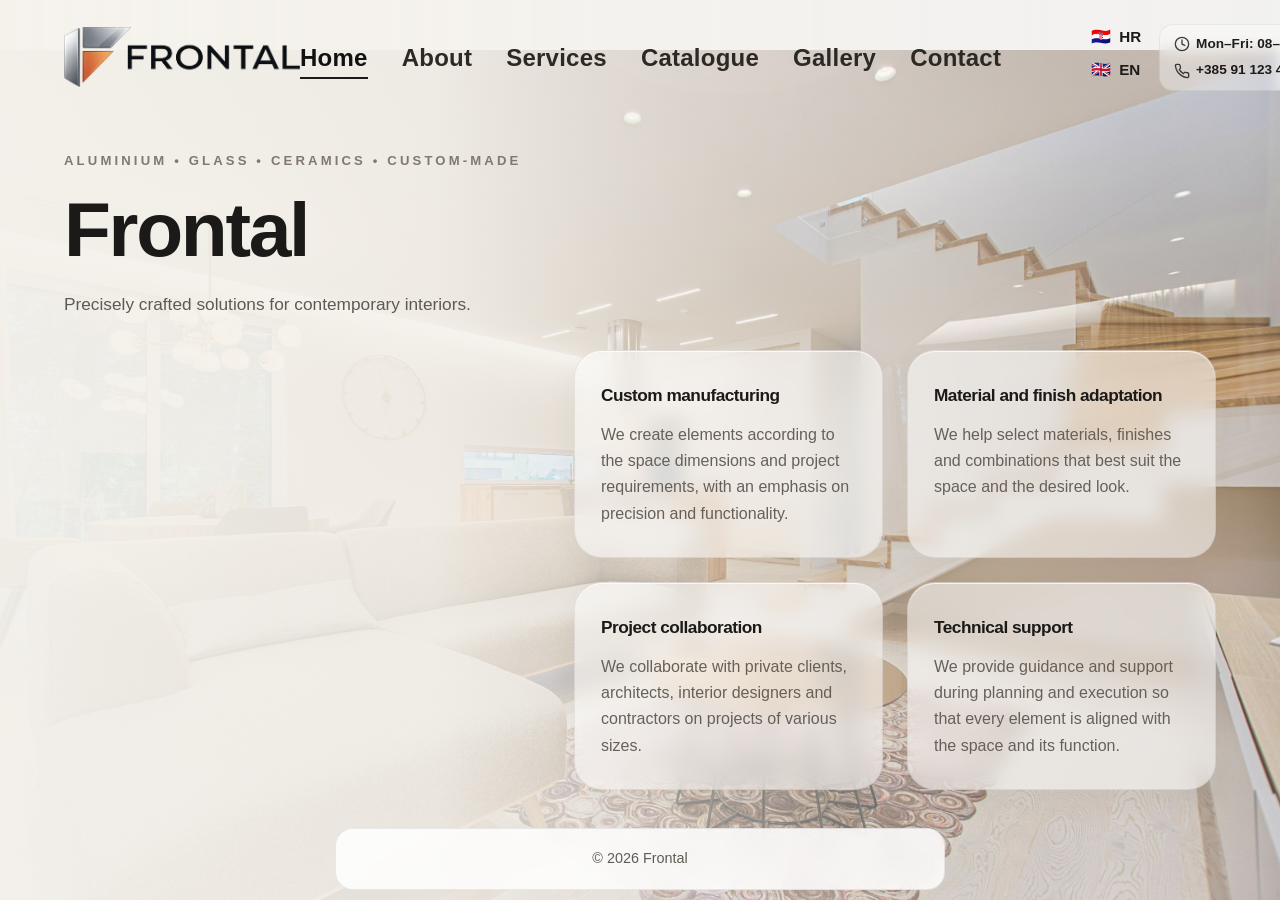
==== en.html @ 9f04ca84 "Added English version Added Croatian/British flag (need to fix it to a better one) Fixed minor displ" ====
<!DOCTYPE html>
<html lang="en">
<head>
  <meta charset="UTF-8" />
  <meta name="viewport" content="width=device-width, initial-scale=1.0" />

  <title>Frontal | Custom aluminium, glass and ceramic solutions</title>

  <meta name="description" content="Frontal – custom aluminium, glass and ceramic solutions. Modern solutions for interiors and commercial spaces." />

  <!-- Open Graph (social sharing) -->
  <meta property="og:title" content="Frontal" />
  <meta property="og:description" content="Custom aluminium, glass and ceramic solutions." />
  <meta property="og:type" content="website" />

  <link rel="stylesheet" href="style.css" />
</head>
<body>

  <header class="site-header">
    <div class="container header-container">
      <a href="#hero" class="logo">
        <img src="images/FrontalLogoClean.png" alt="Frontal logo" />
      </a>

      <button class="menu-toggle" aria-label="Open menu" aria-expanded="false">
        <span></span>
        <span></span>
        <span></span>
      </button>

      <nav class="main-nav">
        <ul class="nav-list">
          <li><a href="#hero">Home</a></li>
          <li><a href="#about">About</a></li>
          <li><a href="#services">Services</a></li>
          <li><a href="#catalogue">Catalogue</a></li>
          <li><a href="#gallery">Gallery</a></li>
          <li><a href="#contact">Contact</a></li>
        </ul>
      </nav>

      <div class="header-meta">
        <div class="language-switcher" aria-label="Language switcher">
          <a href="index.html" class="language-link">
            <span class="flag">🇭🇷</span>
            <span>HR</span>
          </a>

          <a href="en.html" class="language-link" aria-current="page">
            <span class="flag">🇬🇧</span>
            <span>EN</span>
          </a>
        </div>

        <div class="header-info">
          <span class="info-item">
            <svg class="icon" viewBox="0 0 24 24" fill="none">
              <circle cx="12" cy="12" r="10" stroke="currentColor" stroke-width="2"/>
              <path d="M12 6v6l4 2" stroke="currentColor" stroke-width="2" stroke-linecap="round"/>
            </svg>
            Mon–Fri: 08–16h
          </span>

          <a href="tel:+385911234567" class="info-item">
            <svg class="icon" viewBox="0 0 24 24" fill="none">
              <path d="M22 16.92v3a2 2 0 0 1-2.18 2 
              19.8 19.8 0 0 1-8.63-3.07 
              19.5 19.5 0 0 1-6-6 
              19.8 19.8 0 0 1-3.07-8.67 
              A2 2 0 0 1 4.11 2h3a2 2 0 0 1 2 1.72 
              c.12.9.32 1.78.59 2.63 
              a2 2 0 0 1-.45 2.11L8.09 9.91 
              a16 16 0 0 0 6 6l1.45-1.45 
              a2 2 0 0 1 2.11-.45 
              c.85.27 1.73.47 2.63.59 
              A2 2 0 0 1 22 16.92z"
              stroke="currentColor" stroke-width="2" fill="none"/>
            </svg>
            +385 91 123 4567
          </a>
        </div>
      </div>
  </header>

  <main>

    <!-- HERO -->
    <section id="hero" class="hero-section">
      <div class="container hero-container">
        <div class="hero-content">
          <p class="hero-subtitle">Aluminium • Glass • Ceramics • Custom-made</p>

          <h1 class="hero-title">
            Frontal
          </h1>

          <p class="hero-text">
            Precisely crafted solutions for contemporary interiors.
          </p>
        </div>

        <div class="hero-features">
          <div class="hero-feature-box">
            <h3>Custom manufacturing</h3>
            <p>
              We create elements according to the space dimensions and project requirements,
              with an emphasis on precision and functionality.
            </p>
          </div>

          <div class="hero-feature-box">
            <h3>Material and finish adaptation</h3>
            <p>
              We help select materials, finishes and combinations that best suit the space
              and the desired look.
            </p>
          </div>

          <div class="hero-feature-box">
            <h3>Project collaboration</h3>
            <p>
              We collaborate with private clients, architects, interior designers
              and contractors on projects of various sizes.
            </p>
          </div>

          <div class="hero-feature-box">
            <h3>Technical support</h3>
            <p>
              We provide guidance and support during planning and execution so that every
              element is aligned with the space and its function.
            </p>
          </div>
        </div>
      </div>
    </section>

    <!-- ABOUT -->
    <section id="about" class="about-section section">
      <div class="container">
        <div class="section-heading">
          <h2>About Us</h2>
          <p>Specialised custom aluminium, glass and ceramic solutions.</p>
        </div>

        <div class="about-content">
          <div class="about-text">
            <p>
              Frontal is a specialised workshop for producing custom aluminium,
              glass and ceramic solutions for residential and commercial spaces.
            </p>

            <p>
              We create elements such as sliding doors, display cabinets, ceramic worktops,
              kitchen islands and other interior solutions.
              Each project is adapted to the dimensions of the space and the client’s wishes.
            </p>

            <p>
              We combine premium materials with precise craftsmanship to ensure the result is
              durable, functional and visually aligned with the space.
            </p>
          </div>

          <div class="about-image">
            <img src="images/about-placeholder.jpg" alt="Frontal workshop or production" />
          </div>
        </div>
      </div>
    </section>

    <!-- SERVICES -->
    <section id="services" class="services-section section">
      <div class="container">
        <div class="section-heading">
          <h2>Services</h2>
          <p>Manufacturing, adaptation and installation of custom solutions for contemporary interiors and exteriors.</p>
        </div>

        <div class="services-grid">
          <div class="service-box">
            <h3>Aluminium systems manufacturing</h3>
            <p>
              Production of aluminium doors, frames, display cabinets and sliding systems
              tailored to the dimensions and requirements of the space.
            </p>
          </div>

          <div class="service-box">
            <h3>Glass solutions</h3>
            <p>
              Manufacturing and installation of glass doors, partitions and decorative elements
              for modern and functional interiors.
            </p>
          </div>

          <div class="service-box">
            <h3>Ceramic surfaces</h3>
            <p>
              Production of ceramic worktops, kitchen islands, sinks and wall cladding
              with high resistance and long-lasting durability.
            </p>
          </div>

          <div class="service-box">
            <h3>Assembly and installation</h3>
            <p>
              Professional installation of all products with precise execution and finishing
              adapted to the space.
            </p>
          </div>
        </div>
      </div>
    </section>

    <!-- CATALOGUE -->

    <section id="catalogue" class="catalogue-section section">
      <div class="container">
        <div class="section-heading">
          <h2>Catalogue</h2>
          <p>Custom solutions for contemporary interiors and functional spaces.</p>
        </div>

        <div class="catalogue-grid">
          <article class="catalogue-card">
            <img src="images/aluminium-placeholder.jpg" alt="Aluminium systems" />
            <div class="catalogue-content">
              <h3>Aluminium systems</h3>
              <p>
                Aluminium cabinet doors, sliding doors and frames made to measure.
                Available in different colours and finishes.
              </p>
            </div>
          </article>

          <article class="catalogue-card">
            <img src="images/glass-placeholder.jpg" alt="Glass elements" />
            <div class="catalogue-content">
              <h3>Glass elements</h3>
              <p>
                Glass surfaces, doors and display cabinets that add lightness and
                a sophisticated look to the space.
              </p>
            </div>
          </article>

          <article class="catalogue-card">
            <img src="images/wood-placeholder.jpg" alt="Interior elements" />
            <div class="catalogue-content">
              <h3>Interior elements</h3>
              <p>
                Display cabinets, wardrobes and closets made to fit the space for a modern
                and functional interior.
              </p>
            </div>
          </article>

          <article class="catalogue-card">
            <img src="images/ceramics-placeholder.jpg" alt="Ceramic solutions" />
            <div class="catalogue-content">
              <h3>Ceramic solutions</h3>
              <p>
                Ceramic worktops, kitchen islands and sinks with high resistance and long-lasting durability.
              </p>
            </div>
          </article>
        </div>
      </div>
    </section>

    <!-- GALLERY -->

    <section id="gallery" class="gallery-section section">
      <div class="container">
        <div class="section-heading">
          <h2>Gallery</h2>
          <p>Examples of products, projects and completed solutions.</p>
        </div>

        <div class="gallery-grid">
          <div class="gallery-item">
            <img src="images/gallery-1.jpg" alt="Project example 1" />
          </div>
          <div class="gallery-item">
            <img src="images/gallery-2.jpg" alt="Project example 2" />
          </div>
          <div class="gallery-item">
            <img src="images/gallery-3.jpg" alt="Project example 3" />
          </div>
          <div class="gallery-item">
            <img src="images/gallery-4.jpg" alt="Project example 4" />
          </div>
        </div>
      </div>
    </section>

    <!-- CONTACT -->
    <section id="contact" class="contact-section section">
      <div class="container">
        <div class="section-heading">
          <h2>Contact</h2>
          <p>
            Planning a home renovation or working on a project for a client?
            Contact us for a quote or additional information.
          </p>
        </div>

        <div class="contact-content">
          <div class="contact-info">
            <h3>Contact information</h3>
            <p><strong>Phone:</strong> +385 XX XXX XXX</p>
            <p><strong>Email:</strong> info@frontal.hr</p>
            <p><strong>Address:</strong> Street and number, City</p>
          </div>

          <div class="contact-form-wrapper">
            <form class="contact-form">
              <div class="form-group">
                <label for="name">Full name</label>
                <input type="text" id="name" name="name" />
              </div>

              <div class="form-group">
                <label for="email">Email</label>
                <input type="email" id="email" name="email" />
              </div>

              <div class="form-group">
                <label for="message">Message</label>
                <textarea id="message" name="message" rows="6"></textarea>
              </div>

              <button type="submit" class="btn btn-primary">Send</button>
            </form>
          </div>
        </div>
      </div>
    </section>
  </main>

  <!-- FOOTER -->

  <footer class="site-footer">
    <a href="#hero" class="footer-container">
      <span class="footer-copy">© 2026 Frontal</span>
    </a>
  </footer>

  <script src="script.js"></script>
</body>
</html>
---- style.css ----
/* ---------- RESET ---------- */

*{
  margin:0;
  padding:0;
  box-sizing:border-box;
}

:root{
  --hero-top-padding: 150px;
  --hero-bottom-padding: 20px;
  --hero-left-offset: 0px;
  --nav-font-size: 1.5rem;
  --language-to-header-gap: 18px;
  --language-item-gap: 8px;
  --language-flag-text-gap: 8px;
}

html, body{
  width:100%;
  min-height:100%;
  height:100%;
}

body{
  font-family:Arial, Helvetica, sans-serif;
  background:#f2f2f2;
  color:#1d1d1b;
  line-height:1.65;
  -webkit-font-smoothing:antialiased;
  text-rendering:optimizeLegibility;
  display:flex;
  flex-direction:column;
  min-height:100vh;
}

img{
  display:block;
  width:100%;
}

a{
  color:inherit;
  text-decoration:none;
}

button{
  font:inherit;
}

h1, h2, h3{
  color:#1b1a18;
  font-weight:600;
  letter-spacing:-0.03em;
}

p{
  color:#5f5a54;
}

/* ---------- GLOBAL ---------- */

.container{
  width:min(90%, 1600px);
  margin:0 auto;
}

.section{
  min-height:100vh;
  padding:140px 0 140px;
  background:
    linear-gradient(to bottom, rgba(255,255,255,0.26), rgba(255,255,255,0)),
    #f0ece6;
}

.section-heading{
  text-align:center;
  margin-bottom:70px;
}

.section-heading h2{
  font-size:clamp(2.3rem, 4vw, 4.2rem);
  line-height:1.02;
  margin-bottom:16px;
}

.section-heading p{
  max-width:720px;
  margin:0 auto;
  font-size:1.02rem;
  color:#6b655e;
}

.btn{
  display:inline-flex;
  align-items:center;
  justify-content:center;
  min-width:190px;
  padding:15px 30px;
  border-radius:999px;
  font-size:0.96rem;
  font-weight:600;
  letter-spacing:0.02em;
  transition:all 0.3s ease;
  cursor:pointer;
}

.btn-primary{
  background:#1c1b19;
  color:#ffffff;
  border:1px solid #1c1b19;
  box-shadow:0 10px 24px rgba(0,0,0,0.08);
}

.btn-primary:hover{
  background:#34312d;
  border-color:#34312d;
  transform:translateY(-2px);
}

.btn-secondary{
  background:rgba(255,255,255,0.55);
  color:#1c1b19;
  border:1px solid rgba(28,27,25,0.12);
  backdrop-filter:blur(8px);
}

.btn-secondary:hover{
  background:#ffffff;
  transform:translateY(-2px);
}

/* ---------- HEADER ---------- */

.site-header{
  position:absolute;
  top:0;
  left:0;
  width:100%;
  z-index:1000;
  background:transparent;
  backdrop-filter:none;
  border-bottom:none;
}

.header-container{
  display:flex;
  justify-content:space-between;
  align-items:center;
  padding:24px 0;
}

.logo{
  font-size:2rem;
  font-weight:700;
  letter-spacing:-0.05em;
  color:#181715;
  transition:opacity 0.25s ease, transform 0.25s ease;
  display:flex;
  align-items:center;
  height:100%;
}

.logo:hover{
  opacity:0.7;
  transform:translateY(-1px);
  cursor:pointer;
}

.logo img{
  height:60px;
  width:auto;
  display:block;
}

.header-info{
  display:flex;
  flex-direction:column;
  align-items:flex-start;
  gap:4px;
  font-size:0.85rem;
  white-space:nowrap;
  
  padding:8px 14px;
  border-radius:14px;

  background:rgba(255,255,255,0.35);
  backdrop-filter:blur(8px);

  border:1px solid rgba(0,0,0,0.06);
}

.header-info a{
  font-weight:600;
  color:#1c1b19;
}

.header-info span{
  font-weight:600;
}

.info-item{
  display:flex;
  align-items:center;
  gap:6px;
}

.icon{
  width:16px;
  height:16px;
  opacity:0.85;
}

.main-nav{
  margin-left:auto;
  margin-right: 90px;
}

.main-nav .nav-list{
  list-style:none;
  display:flex;
  align-items:center;
  gap:34px;
}

.main-nav a{
  position:relative;
  color:#2c2925;
  font-size:var(--nav-font-size); /* navbar font size */
  font-weight:600;
  letter-spacing:0.01em;
  transition:color 0.25s ease;
}

.main-nav a::after{
  content:"";
  position:absolute;
  left:0;
  bottom:-8px;
  width:0;
  height:1.5px;
  background:#1b1a18;
  transition:width 0.3s ease;
}

.main-nav a:hover::after,
.main-nav a.active::after{
  width:100%;
}

.main-nav a:hover,
.main-nav a.active{
  color:#111;
}

.header-meta{
  display:flex;
  align-items:flex-start;
  gap:var(--language-to-header-gap);
}

.language-switcher{
  display:flex;
  flex-direction:column;
  align-items:flex-start;
  gap:var(--language-item-gap);
  white-space:nowrap;
}

.language-link{
  display:inline-flex;
  align-items:center;
  gap:var(--language-flag-text-gap);
  font-size:0.95rem;
  font-weight:600;
  color:#1c1b19;
}

.language-link:hover{
  opacity:0.7;
}

.flag{
  font-size:1rem;
  line-height:1;
}

/* ---------- HERO ---------- */

.hero-section{
  position:relative;
  min-height:100vh;
  display:flex;
  align-items:flex-start;
  overflow:hidden;
  opacity:0;
  transform:translateY(20px);
  padding-top:var(--hero-top-padding);
  padding-bottom:var(--hero-bottom-padding);

  background:
    linear-gradient(
      90deg,
      rgba(245,242,236,0.96) 0%,
      rgba(245,242,236,0.9) 34%,
      rgba(245,242,236,0.55) 58%,
      rgba(245,242,236,0.18) 100%
    ),
    url("images/hero-placeholder.jpg");

  background-size:cover;
  background-position: 0 0, center calc(50% + 50px);
  background-repeat:no-repeat;
}

.hero-section.show{
  animation:fadeSection 0.5s ease forwards;
}

.hero-container{
  display:grid;
  grid-template-columns:minmax(320px, 700px) 1fr;
  align-items:start;
  gap:10px;
}

.hero-content{
  max-width:700px;
  margin-left:var(--hero-left-offset);
}

.hero-subtitle{
  font-size:0.82rem;
  text-transform:uppercase;
  letter-spacing:0.24em;
  color:#81796f;
  margin-bottom:22px;
  font-weight:600;
}

.hero-title{
  font-size:clamp(3rem, 6vw, 5rem);
  line-height:0.92;
  margin-bottom:26px;
  max-width:700px;
}

.hero-text{
  max-width:580px;
  font-size:1.08rem;
  color:#5e5952;
  margin-bottom:20px;
}

.hero-features{
  margin-left:-200px;
  margin-top: 200px;
  display:grid;
  grid-template-columns:repeat(2, 1fr);
  gap:24px;
}

.hero-feature-box{
  background:rgba(255,255,255,0.52);
  border:1px solid rgba(41,36,31,0.08);
  border-radius:28px;
  box-shadow:
    0 10px 30px rgba(63,52,40,0.05),
    0 1px 0 rgba(255,255,255,0.75) inset;
  backdrop-filter:blur(10px);
  padding:30px 26px;
  transition: transform 0.25s ease, box-shadow 0.25s ease;  
}

.hero-feature-box:hover{
  transform: scale(1.03) translateY(-5px); 
  cursor: pointer; 
}

.hero-feature-box h3{
  font-size:1.08rem;
  margin-bottom:12px;
}

.hero-feature-box p{
  color:#666058;
}

/* ---------- PAGE SWITCH ANIMATION ---------- */

.about-section,
.services-section,
.catalogue-section,
.gallery-section,
.contact-section{
  display:none;
  opacity:0;
  transform:translateY(20px);
}

.about-section.show,
.services-section.show,
.catalogue-section.show,
.gallery-section.show,
.contact-section.show{
  display:block;
  animation:fadeSection 0.5s ease forwards;
}

@keyframes fadeSection{
  from{
    opacity:0;
    transform:translateY(20px);
  }
  to{
    opacity:1;
    transform:translateY(0);
  }
}

/* ---------- SHARED PREMIUM SURFACES ---------- */

.about-text,
.catalogue-card,
.service-box,
.contact-info,
.contact-form-wrapper,
.gallery-item{
  background:rgba(255,255,255,0.52);
  border:1px solid rgba(41,36,31,0.08);
  border-radius:28px;
  box-shadow:
    0 10px 30px rgba(63,52,40,0.05),
    0 1px 0 rgba(255,255,255,0.75) inset;
  backdrop-filter:blur(10px);
}

/* ---------- ABOUT ---------- */

.about-content{
  display:grid;
  grid-template-columns:1.05fr 0.95fr;
  gap:46px;
  align-items:center;
}

.about-text{
  padding:42px;
}

.about-text p{
  font-size:1.02rem;
}

.about-text p + p{
  margin-top:18px;
}

.about-image{
  position:relative;
}

.about-image::before{
  content:"";
  position:absolute;
  top:-18px;
  left:-18px;
  width:100%;
  height:100%;
  border-radius:32px;
  background:rgba(255,255,255,0.35);
  z-index:0;
}

.about-image img{
  position:relative;
  z-index:1;
  height:500px;
  object-fit:cover;
  border-radius:32px;
  box-shadow:0 18px 42px rgba(62,52,42,0.08);
}

/* ---------- SERVICES ---------- */

.services-grid{
  display:grid;
  grid-template-columns:repeat(4, 1fr);
  gap:24px;
}

.service-box{
  padding:34px 28px;
  transition:transform 0.3s ease, box-shadow 0.3s ease;
}

.service-box:hover{
  transform:translateY(-6px);
  box-shadow:
    0 18px 42px rgba(63,52,40,0.07),
    0 1px 0 rgba(255,255,255,0.8) inset;
}

.service-box h3{
  font-size:1.14rem;
  margin-bottom:12px;
}

.service-box p{
  color:#666058;
}

/* ---------- CATALOGUE ---------- */

.catalogue-grid{
  display:grid;
  grid-template-columns:repeat(4, 1fr);
  gap:26px;
}

.catalogue-card{
  position:relative;
  overflow:hidden;
  border-radius:28px;
  min-height:420px;
  transition:transform 0.3s ease, box-shadow 0.3s ease;
}

.catalogue-card:hover{
  transform:translateY(-7px);
  box-shadow:
    0 18px 42px rgba(63,52,40,0.08),
    0 1px 0 rgba(255,255,255,0.8) inset;
}

.catalogue-card img{
  position:absolute;
  inset:0;
  width:100%;
  height:100%;
  object-fit:cover;
  transition:transform 0.45s ease;
}

.catalogue-card:hover img{
  transform:scale(1.04);
}

.catalogue-content{
  position:absolute;
  left:0;
  right:0;
  bottom:0;
  padding:26px 24px 28px;
  background:linear-gradient(
    to top,
    rgba(0,0,0,0.9) 0%,
    rgba(0,0,0,0.6) 45%,
    rgba(0,0,0,0) 100%
  );
}

.catalogue-content h3{
  font-size:1.18rem;
  margin-bottom:10px;
  color:#ffffff;
}

.catalogue-content p{
  color:rgba(255,255,255,0.92);
}

/* ---------- GALLERY ---------- */

.gallery-grid{
  display:grid;
  grid-template-columns:repeat(4, 1fr);
  gap:20px;
}

.gallery-item{
  overflow:hidden;
}

.gallery-item img{
  height:290px;
  object-fit:contain;
  transition:transform 0.45s ease;
  background: #f0ece6;
}

.gallery-item:hover img{
  transform:scale(1.05);
}

/* ---------- CONTACT ---------- */

.contact-content{
  display:grid;
  grid-template-columns:0.9fr 1.1fr;
  gap:28px;
  align-items:start;
}

.contact-info,
.contact-form-wrapper{
  padding:38px;
}

.contact-info h3{
  font-size:1.4rem;
  margin-bottom:18px;
}

.contact-info p{
  margin-bottom:12px;
  color:#5f5a54;
}

.contact-form{
  display:flex;
  flex-direction:column;
  gap:18px;
}

.form-group{
  display:flex;
  flex-direction:column;
  gap:8px;
}

.form-group label{
  font-size:0.95rem;
  font-weight:600;
  color:#272421;
}

input,
textarea{
  width:100%;
  padding:15px 16px;
  border:1px solid rgba(35,31,27,0.1);
  border-radius:16px;
  background:rgba(255,255,255,0.84);
  color:#1d1d1b;
  font-size:0.98rem;
  outline:none;
  transition:border-color 0.25s ease, box-shadow 0.25s ease, background 0.25s ease;
}

input:focus,
textarea:focus{
  border-color:rgba(29,29,27,0.22);
  box-shadow:0 0 0 4px rgba(0,0,0,0.04);
  background:#ffffff;
}

textarea{
  resize:vertical;
  min-height:170px;
}

.contact-form button{
  border:none;
  align-self:flex-start;
}

/* ---------- FOOTER ---------- */

.site-footer{
  position:fixed;
  left:0;
  right:0;
  bottom:0;
  z-index:1000;
  display:flex;
  justify-content:center;
  pointer-events:none;
}

.footer-container{
  pointer-events:auto;

  display:flex;
  align-items:center;
  justify-content:center;

  background:rgba(255,255,255,0.85);
  border:1px solid rgba(0,0,0,0.08);
  border-radius:18px;

  padding:18px 20%;
  margin-bottom:10px;

  backdrop-filter:blur(10px);
  font-size:0.9rem;

  transition:transform 0.25s ease, opacity 0.25s ease;
}

.footer-container:hover{
  transform:translateY(-1px);
  opacity:0.85;
}

.footer-copy{
  color:#5f5a54;
}
/* ---------- RESPONSIVE ---------- */

.menu-toggle{
  display:none;
  background:none;
  border:none;
  padding:8px;
  cursor:pointer;
  z-index:1001;
}

.menu-toggle span{
  display:block;
  width:26px;
  height:3px;
  margin:5px 0;
  background:#1f1f1f;
  border-radius:2px;
}

@media (max-width:1100px){
  .catalogue-grid,
  .services-grid,
  .gallery-grid{
    grid-template-columns:repeat(2, 1fr);
  }

  .about-content,
  .contact-content,
  .hero-container{
    grid-template-columns:1fr;
  }

  .about-image img{
    height:420px;
  }

  .hero-features{
    grid-template-columns:repeat(2, 1fr);
    margin-left:0;
    margin-top:10px;
  }

  .header-container{
    display:grid;
    grid-template-columns:auto 1fr auto;
    align-items:center;
    column-gap:18px;
  }

  .main-nav{
    margin:0;
    width:100%;
  }

  .main-nav .nav-list{
    display:flex;
    justify-content:center;
    align-items:center;
    gap:12px;
  }

  .main-nav a{
    font-size:0.95rem;
    white-space:nowrap;
  }

  .logo img{
    height:52px;
  }

  .header-info{
    padding:8px 12px;
    font-size:0.8rem;
  }

  .hero-section{
    background-position:0 0, center;
  }
}

@media (max-width:820px){
  .site-header{
    position:absolute;
    background:transparent;
    backdrop-filter:none;
  }

  .header-container{
    display:flex;
    flex-direction:column;
    align-items:center;
    gap:14px;
  }

  .logo img{
    height:52px;
  }

  .main-nav{
    width:100%;
    margin-left:0;
    margin-right:0;
  }

  .main-nav .nav-list{
    display:flex;
    justify-content:center;
    align-items:center;
    flex-wrap:wrap;
    gap:12px 16px;
  }

  .main-nav a{
    font-size:0.9rem;
    white-space:nowrap;
  }

  .header-info{
    align-self:center;
  }

  .hero-section{
    min-height:auto;
    padding-top:120px;
    padding-bottom:40px;
  }

  .hero-title{
    font-size:4rem;
  }

  .section{
    padding:100px 0 120px;
  }

  .back-to-top-btn{
    font-size:0.82rem;
    padding:14px 24px;
  }
}

@media (max-width:560px){
  .site-header{
    position:relative;
    z-index:1200;
  }

  .header-container{
    position:relative;
    display:grid;
    grid-template-columns:1fr auto;
    align-items:center;
    gap:12px;
    padding:16px 0;
  }

  .logo{
    justify-self:start;
  }

  .logo img{
    height:44px;
  }

  .menu-toggle{
    display:block;
    justify-self:end;
    z-index:1301;
  }

  .menu-toggle span{
    display:block;
    width:26px;
    height:3px;
    margin:5px 0;
    background:#1f1f1f;
    border-radius:2px;
  }

  .main-nav{
    display:none;
    position:absolute;
    top:60px;
    right:0;
    width:min(150px, calc(100vw - 32px));
    padding:12px;
    border-radius:18px;
    background:rgba(242, 238, 232, 1);
    backdrop-filter:blur(10px);
    border:1px solid rgba(0,0,0,0.06);
    box-shadow:0 10px 30px rgba(0,0,0,0.12);
    z-index:1300;
  }

  .main-nav.active{
    display:block;
  }

  .main-nav .nav-list{
    display:flex;
    flex-direction:column;
    align-items:stretch;
    gap:0;
    padding:0;
    margin:0;
  }

  .main-nav li{
    width:100%;
    list-style:none;
  }

  .main-nav a{
    display:block;
    width:100%;
    padding:14px 10px;
    font-size:1rem;
    border-bottom:1px solid rgba(0,0,0,0.06);
  }

  .main-nav li:last-child a{
    border-bottom:none;
  }

  .header-info{
    display:flex;
    flex-direction:column;
    align-items:flex-start;
    justify-self:start;
    width:auto;
    max-width:max-content;
    grid-column:1 / -1;
    gap:4px;
    padding:8px 14px;
    border-radius:14px;
    background:#f2eee8;
  }

  .catalogue-grid,
  .services-grid,
  .gallery-grid,
  .hero-features{
    grid-template-columns:1fr;
  }

  .hero-buttons{
    flex-direction:column;
    align-items:flex-start;
  }

  .btn{
    width:100%;
    max-width:260px;
  }

  .about-text,
  .contact-info,
  .contact-form-wrapper,
  .hero-feature-box{
    padding:26px;
  }

  .about-image img{
    height:300px;
  }

  .gallery-item img{
    height:220px;
  }

  .hero-title{
    font-size:3.1rem;
  }

  .back-to-top-btn{
    padding:12px 18px;
  }

  .hero-content{
    padding-top:10px;
  }

  .hero-section{
    padding-top:30px;
  }

  .site-footer{
    position:relative;
    display:flex;
    justify-content:center;
    align-items:center;
    width:auto;
    left:auto;
    right:auto;
    bottom:auto;
    margin-top:0;
    padding:0;
    background:#f0ece6;
  }

  .footer-container{
    margin-bottom:0;
  }

  .header-meta{
  display:flex;
  align-items:flex-start;
  justify-self:start;
  grid-column:1 / -1;
  gap:var(--language-to-header-gap);
  }
}
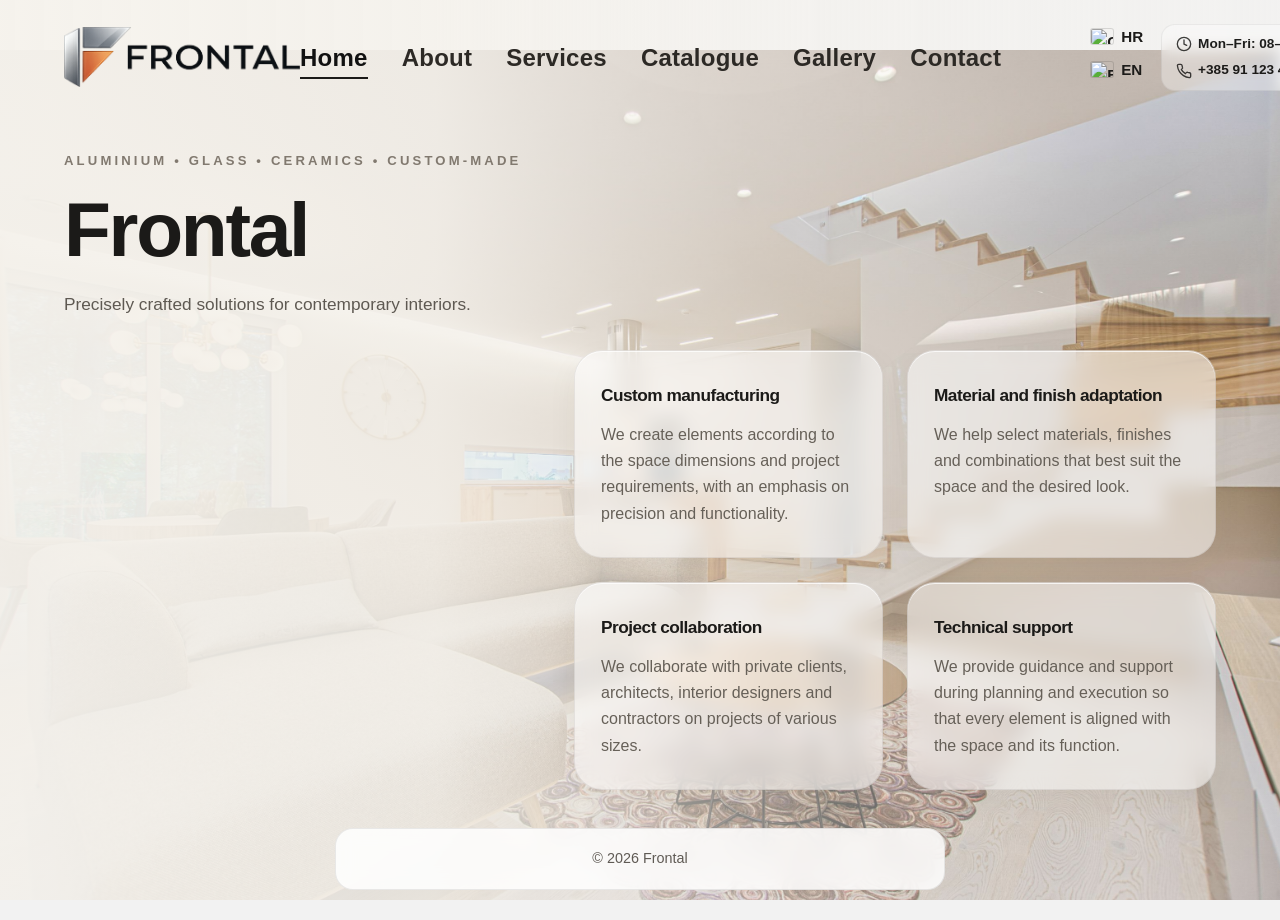
==== commit cf603a50: "Added flag icons (images)" ====
--- a/en.html
+++ b/en.html
@@ -43,12 +43,12 @@
       <div class="header-meta">
         <div class="language-switcher" aria-label="Language switcher">
           <a href="index.html" class="language-link">
-            <span class="flag">🇭🇷</span>
+            <img src="images/flag-hr.svg" alt="Croatian flag" class="flag-icon" />
             <span>HR</span>
           </a>
 
           <a href="en.html" class="language-link" aria-current="page">
-            <span class="flag">🇬🇧</span>
+            <img src="images/flag-gb.svg" alt="English flag" class="flag-icon" />
             <span>EN</span>
           </a>
         </div>
@@ -81,6 +81,7 @@
           </a>
         </div>
       </div>
+    </div>
   </header>
 
   <main>
--- a/style.css
+++ b/style.css
@@ -280,9 +280,14 @@
   opacity:0.7;
 }
 
-.flag{
-  font-size:1rem;
-  line-height:1;
+.flag-icon{
+  width:22px;
+  height:15px;
+  object-fit:cover;
+  display:block;
+  border-radius:2px;
+  box-shadow:0 0 0 1px rgba(0,0,0,0.12);
+  flex-shrink:0;
 }
 
 /* ---------- HERO ---------- */
